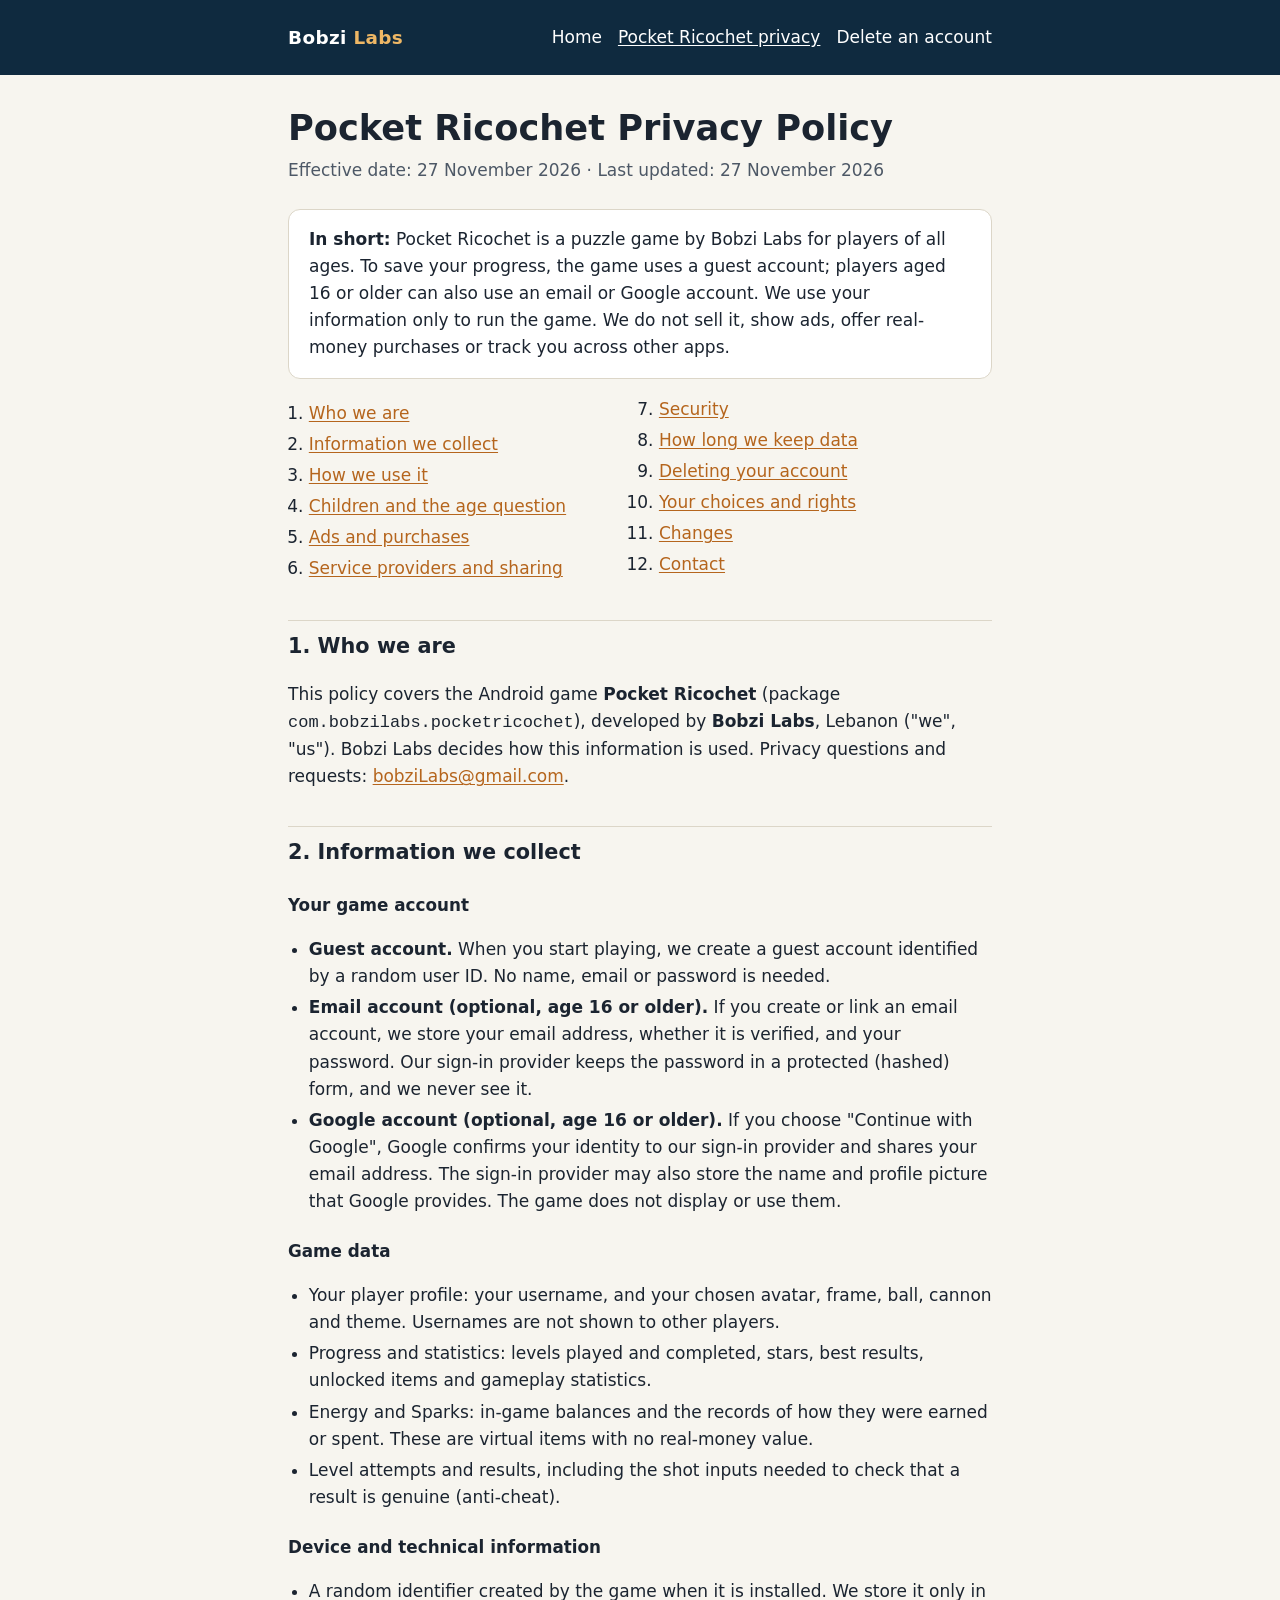
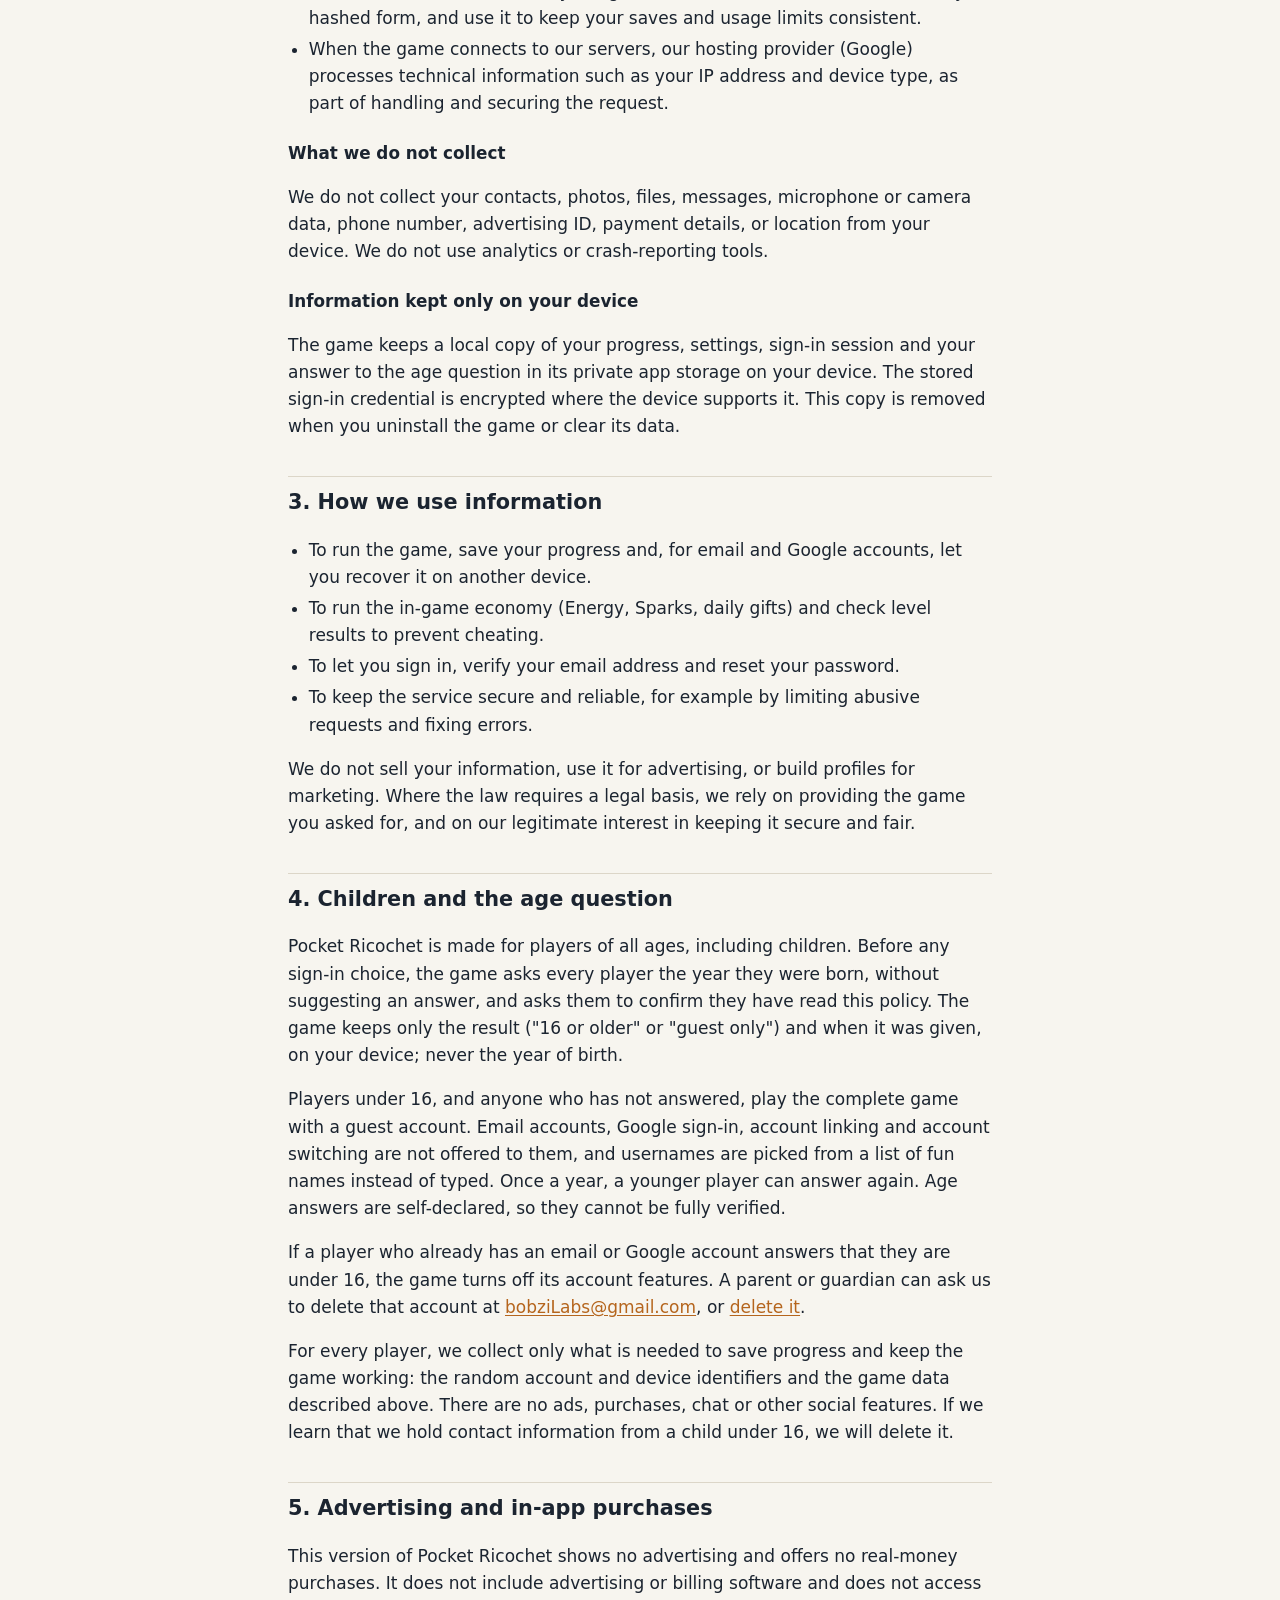
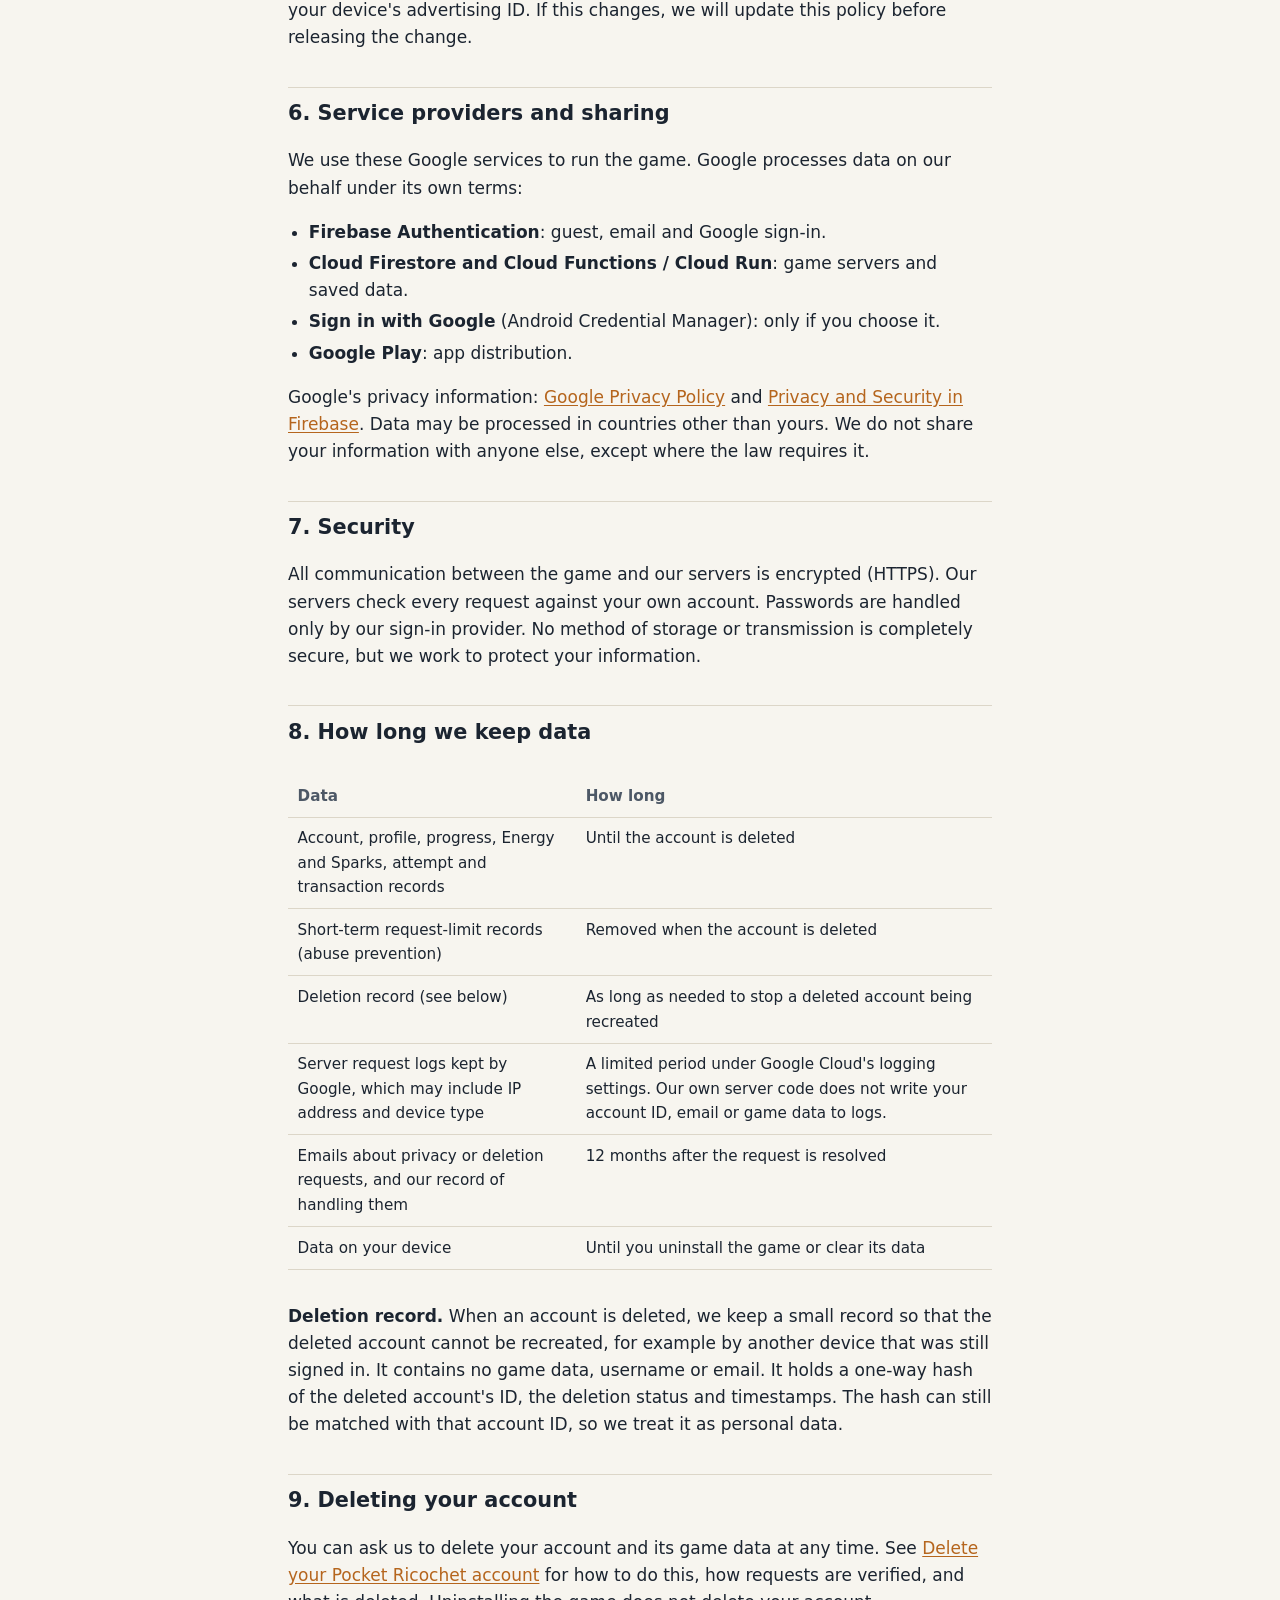
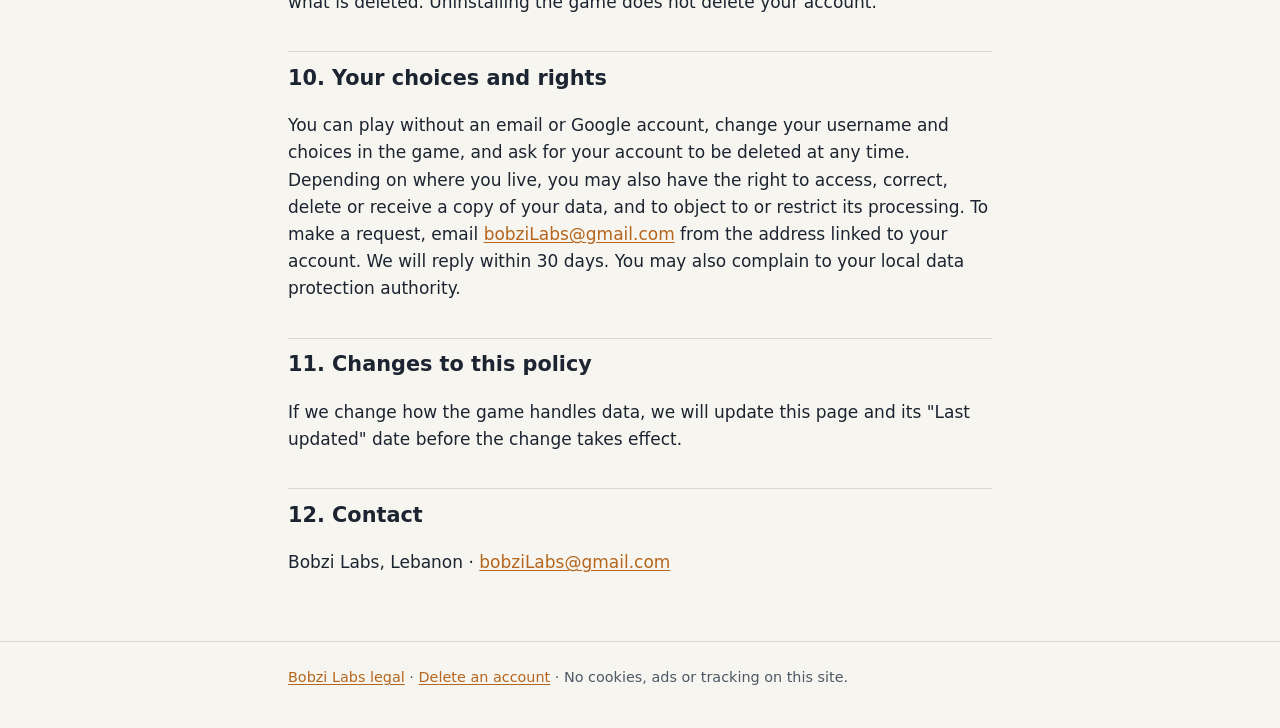
==== pocket-ricochet/privacy/index.html @ 7310d6bc "Publish Bobzi Labs legal pages for Pocket Ricochet Legal homepage, Pocket Ricochet privacy policy an" ====
<!doctype html>
<html lang="en">
<head>
<meta charset="utf-8">
<meta name="viewport" content="width=device-width, initial-scale=1">
<title>Pocket Ricochet Privacy Policy — Bobzi Labs</title>
<meta name="description" content="How Pocket Ricochet by Bobzi Labs collects, uses, keeps and deletes information.">
<link rel="stylesheet" href="../../assets/style.css">
</head>
<body>
<a class="skip" href="#main">Skip to content</a>
<header class="site"><div class="wrap">
  <a class="brand" href="../../">Bobzi <span>Labs</span></a>
  <nav class="site" aria-label="Main"><ul>
    <li><a href="../../">Home</a></li>
    <li><a href="./" aria-current="page">Pocket Ricochet privacy</a></li>
    <li><a href="../account-deletion/">Delete an account</a></li>
  </ul></nav>
</div></header>
<main id="main" class="wrap">
  <h1>Pocket Ricochet Privacy Policy</h1>
  <p class="meta">Effective date: 27 November 2026 · Last updated: 27 November 2026</p>

  <div class="card">
    <p><strong>In short:</strong> Pocket Ricochet is a puzzle game by Bobzi Labs for players of all ages. To save your progress, the game uses a guest account; players aged 16 or older can also use an email or Google account. We use your information only to run the game. We do not sell it, show ads, offer real-money purchases or track you across other apps.</p>
  </div>

  <nav aria-label="Contents"><ol class="toc">
    <li><a href="#who">Who we are</a></li>
    <li><a href="#collect">Information we collect</a></li>
    <li><a href="#use">How we use it</a></li>
    <li><a href="#children">Children and the age question</a></li>
    <li><a href="#ads">Ads and purchases</a></li>
    <li><a href="#share">Service providers and sharing</a></li>
    <li><a href="#security">Security</a></li>
    <li><a href="#retention">How long we keep data</a></li>
    <li><a href="#delete">Deleting your account</a></li>
    <li><a href="#rights">Your choices and rights</a></li>
    <li><a href="#changes">Changes</a></li>
    <li><a href="#contact">Contact</a></li>
  </ol></nav>

  <h2 id="who">1. Who we are</h2>
  <p>This policy covers the Android game <strong>Pocket Ricochet</strong> (package <code>com.bobzilabs.pocketricochet</code>), developed by <strong>Bobzi Labs</strong>, Lebanon ("we", "us"). Bobzi Labs decides how this information is used. Privacy questions and requests: <a href="mailto:bobziLabs@gmail.com">bobziLabs@gmail.com</a>.</p>

  <h2 id="collect">2. Information we collect</h2>
  <h3>Your game account</h3>
  <ul>
    <li><strong>Guest account.</strong> When you start playing, we create a guest account identified by a random user ID. No name, email or password is needed.</li>
    <li><strong>Email account (optional, age 16 or older).</strong> If you create or link an email account, we store your email address, whether it is verified, and your password. Our sign-in provider keeps the password in a protected (hashed) form, and we never see it.</li>
    <li><strong>Google account (optional, age 16 or older).</strong> If you choose "Continue with Google", Google confirms your identity to our sign-in provider and shares your email address. The sign-in provider may also store the name and profile picture that Google provides. The game does not display or use them.</li>
  </ul>
  <h3>Game data</h3>
  <ul>
    <li>Your player profile: your username, and your chosen avatar, frame, ball, cannon and theme. Usernames are not shown to other players.</li>
    <li>Progress and statistics: levels played and completed, stars, best results, unlocked items and gameplay statistics.</li>
    <li>Energy and Sparks: in-game balances and the records of how they were earned or spent. These are virtual items with no real-money value.</li>
    <li>Level attempts and results, including the shot inputs needed to check that a result is genuine (anti-cheat).</li>
  </ul>
  <h3>Device and technical information</h3>
  <ul>
    <li>A random identifier created by the game when it is installed. We store it only in hashed form, and use it to keep your saves and usage limits consistent.</li>
    <li>When the game connects to our servers, our hosting provider (Google) processes technical information such as your IP address and device type, as part of handling and securing the request.</li>
  </ul>
  <h3>What we do not collect</h3>
  <p>We do not collect your contacts, photos, files, messages, microphone or camera data, phone number, advertising ID, payment details, or location from your device. We do not use analytics or crash-reporting tools.</p>
  <h3>Information kept only on your device</h3>
  <p>The game keeps a local copy of your progress, settings, sign-in session and your answer to the age question in its private app storage on your device. The stored sign-in credential is encrypted where the device supports it. This copy is removed when you uninstall the game or clear its data.</p>

  <h2 id="use">3. How we use information</h2>
  <ul>
    <li>To run the game, save your progress and, for email and Google accounts, let you recover it on another device.</li>
    <li>To run the in-game economy (Energy, Sparks, daily gifts) and check level results to prevent cheating.</li>
    <li>To let you sign in, verify your email address and reset your password.</li>
    <li>To keep the service secure and reliable, for example by limiting abusive requests and fixing errors.</li>
  </ul>
  <p>We do not sell your information, use it for advertising, or build profiles for marketing. Where the law requires a legal basis, we rely on providing the game you asked for, and on our legitimate interest in keeping it secure and fair.</p>

  <h2 id="children">4. Children and the age question</h2>
  <p>Pocket Ricochet is made for players of all ages, including children. Before any sign-in choice, the game asks every player the year they were born, without suggesting an answer, and asks them to confirm they have read this policy. The game keeps only the result ("16 or older" or "guest only") and when it was given, on your device; never the year of birth.</p>
  <p>Players under 16, and anyone who has not answered, play the complete game with a guest account. Email accounts, Google sign-in, account linking and account switching are not offered to them, and usernames are picked from a list of fun names instead of typed. Once a year, a younger player can answer again. Age answers are self-declared, so they cannot be fully verified.</p>
  <p>If a player who already has an email or Google account answers that they are under 16, the game turns off its account features. A parent or guardian can ask us to delete that account at <a href="mailto:bobziLabs@gmail.com">bobziLabs@gmail.com</a>, or <a href="../account-deletion/">delete it</a>.</p>
  <p>For every player, we collect only what is needed to save progress and keep the game working: the random account and device identifiers and the game data described above. There are no ads, purchases, chat or other social features. If we learn that we hold contact information from a child under 16, we will delete it.</p>

  <h2 id="ads">5. Advertising and in-app purchases</h2>
  <p>This version of Pocket Ricochet shows no advertising and offers no real-money purchases. It does not include advertising or billing software and does not access your device's advertising ID. If this changes, we will update this policy before releasing the change.</p>

  <h2 id="share">6. Service providers and sharing</h2>
  <p>We use these Google services to run the game. Google processes data on our behalf under its own terms:</p>
  <ul>
    <li><strong>Firebase Authentication</strong>: guest, email and Google sign-in.</li>
    <li><strong>Cloud Firestore and Cloud Functions / Cloud Run</strong>: game servers and saved data.</li>
    <li><strong>Sign in with Google</strong> (Android Credential Manager): only if you choose it.</li>
    <li><strong>Google Play</strong>: app distribution.</li>
  </ul>
  <p>Google's privacy information: <a href="https://policies.google.com/privacy">Google Privacy Policy</a> and <a href="https://firebase.google.com/support/privacy">Privacy and Security in Firebase</a>. Data may be processed in countries other than yours. We do not share your information with anyone else, except where the law requires it.</p>

  <h2 id="security">7. Security</h2>
  <p>All communication between the game and our servers is encrypted (HTTPS). Our servers check every request against your own account. Passwords are handled only by our sign-in provider. No method of storage or transmission is completely secure, but we work to protect your information.</p>

  <h2 id="retention">8. How long we keep data</h2>
  <div class="table-scroll"><table>
    <thead><tr><th scope="col">Data</th><th scope="col">How long</th></tr></thead>
    <tbody>
      <tr><td>Account, profile, progress, Energy and Sparks, attempt and transaction records</td><td>Until the account is deleted</td></tr>
      <tr><td>Short-term request-limit records (abuse prevention)</td><td>Removed when the account is deleted</td></tr>
      <tr><td>Deletion record (see below)</td><td>As long as needed to stop a deleted account being recreated</td></tr>
      <tr><td>Server request logs kept by Google, which may include IP address and device type</td><td>A limited period under Google Cloud's logging settings. Our own server code does not write your account ID, email or game data to logs.</td></tr>
      <tr><td>Emails about privacy or deletion requests, and our record of handling them</td><td>12 months after the request is resolved</td></tr>
      <tr><td>Data on your device</td><td>Until you uninstall the game or clear its data</td></tr>
    </tbody>
  </table></div>
  <p><strong>Deletion record.</strong> When an account is deleted, we keep a small record so that the deleted account cannot be recreated, for example by another device that was still signed in. It contains no game data, username or email. It holds a one-way hash of the deleted account's ID, the deletion status and timestamps. The hash can still be matched with that account ID, so we treat it as personal data.</p>

  <h2 id="delete">9. Deleting your account</h2>
  <p>You can ask us to delete your account and its game data at any time. See <a href="../account-deletion/">Delete your Pocket Ricochet account</a> for how to do this, how requests are verified, and what is deleted. Uninstalling the game does not delete your account.</p>

  <h2 id="rights">10. Your choices and rights</h2>
  <p>You can play without an email or Google account, change your username and choices in the game, and ask for your account to be deleted at any time. Depending on where you live, you may also have the right to access, correct, delete or receive a copy of your data, and to object to or restrict its processing. To make a request, email <a href="mailto:bobziLabs@gmail.com">bobziLabs@gmail.com</a> from the address linked to your account. We will reply within 30 days. You may also complain to your local data protection authority.</p>

  <h2 id="changes">11. Changes to this policy</h2>
  <p>If we change how the game handles data, we will update this page and its "Last updated" date before the change takes effect.</p>

  <h2 id="contact">12. Contact</h2>
  <p>Bobzi Labs, Lebanon · <a href="mailto:bobziLabs@gmail.com">bobziLabs@gmail.com</a></p>
</main>
<footer class="site"><div class="wrap"><a href="../../">Bobzi Labs legal</a> · <a href="../account-deletion/">Delete an account</a> · No cookies, ads or tracking on this site.</div></footer>
</body>
</html>
---- assets/style.css ----
/* Bobzi Labs legal pages. No external fonts, scripts, cookies or trackers. */
:root {
  color-scheme: light dark;
  --bg: #f7f5ef;
  --surface: #ffffff;
  --ink: #1b2430;
  --muted: #4d5866;
  --brand: #0f2a3f;
  --accent: #b5651d;
  --line: #dcd6c8;
  --pending: #fff1b8;
  --radius: 12px;
}
@media (prefers-color-scheme: dark) {
  :root {
    --bg: #0b1620;
    --surface: #122230;
    --ink: #eef2f5;
    --muted: #b3c0cc;
    --brand: #eeb765;
    --accent: #f2a43a;
    --line: #26394a;
    --pending: #5a4a12;
  }
}
* { box-sizing: border-box; }
html { -webkit-text-size-adjust: 100%; }
body {
  margin: 0;
  background: var(--bg);
  color: var(--ink);
  font: 17px/1.6 system-ui, -apple-system, "Segoe UI", Roboto, "Helvetica Neue", Arial, sans-serif;
}
a { color: var(--accent); text-underline-offset: 2px; }
code { overflow-wrap: anywhere; }
a:focus-visible, summary:focus-visible { outline: 3px solid var(--accent); outline-offset: 2px; border-radius: 4px; }
.skip { position: absolute; left: -999px; }
.skip:focus { left: 1rem; top: 1rem; background: var(--surface); padding: .5rem 1rem; z-index: 1; }
header.site {
  background: var(--brand);
  color: #fff;
}
@media (prefers-color-scheme: dark) { header.site { background: #071019; } }
header.site .wrap { display: flex; flex-wrap: wrap; align-items: center; justify-content: space-between; gap: .5rem 1.5rem; padding-top: 1rem; padding-bottom: 1rem; }
.brand { color: #fff; text-decoration: none; font-weight: 700; font-size: 1.15rem; letter-spacing: .02em; }
.brand span { color: #eeb765; }
nav.site ul { list-style: none; display: flex; flex-wrap: wrap; gap: .25rem 1rem; margin: 0; padding: 0; }
nav.site a { color: #fff; text-decoration: none; padding: .25rem 0; display: inline-block; }
nav.site a:hover, nav.site a[aria-current="page"] { text-decoration: underline; }
.wrap { max-width: 46rem; margin: 0 auto; padding-left: 1rem; padding-right: 1rem; }
main { padding-top: 2rem; padding-bottom: 3rem; }
h1 { font-size: clamp(1.6rem, 4vw, 2.2rem); line-height: 1.2; margin: 0 0 .5rem; }
h2 { font-size: 1.3rem; margin: 2.2rem 0 .6rem; padding-top: .6rem; border-top: 1px solid var(--line); }
h3 { font-size: 1.05rem; margin: 1.4rem 0 .4rem; }
.meta { color: var(--muted); margin: 0 0 1.5rem; }
.card { background: var(--surface); border: 1px solid var(--line); border-radius: var(--radius); padding: 1rem 1.25rem; margin: 1rem 0; }
.card > :first-child { margin-top: 0; }
.card > :last-child { margin-bottom: 0; }
ul, ol { padding-left: 1.3rem; }
li { margin: .25rem 0; }
table { width: 100%; border-collapse: collapse; margin: 1rem 0; font-size: .95rem; }
th, td { text-align: left; vertical-align: top; padding: .55rem .6rem; border-bottom: 1px solid var(--line); }
th { color: var(--muted); font-weight: 600; }
.table-scroll { overflow-x: auto; }
.toc { columns: 2 14rem; }
.draft { background: var(--pending); border: 2px dashed var(--accent); padding: .75rem 1rem; border-radius: var(--radius); }
mark.pending { background: var(--pending); color: inherit; padding: 0 .2em; border-radius: 3px; }
footer.site { border-top: 1px solid var(--line); color: var(--muted); font-size: .9rem; padding: 1.5rem 0 2.5rem; }
.games { display: grid; gap: 1rem; grid-template-columns: repeat(auto-fit, minmax(15rem, 1fr)); }
.games .card h2 { border: 0; margin: 0 0 .25rem; padding: 0; }
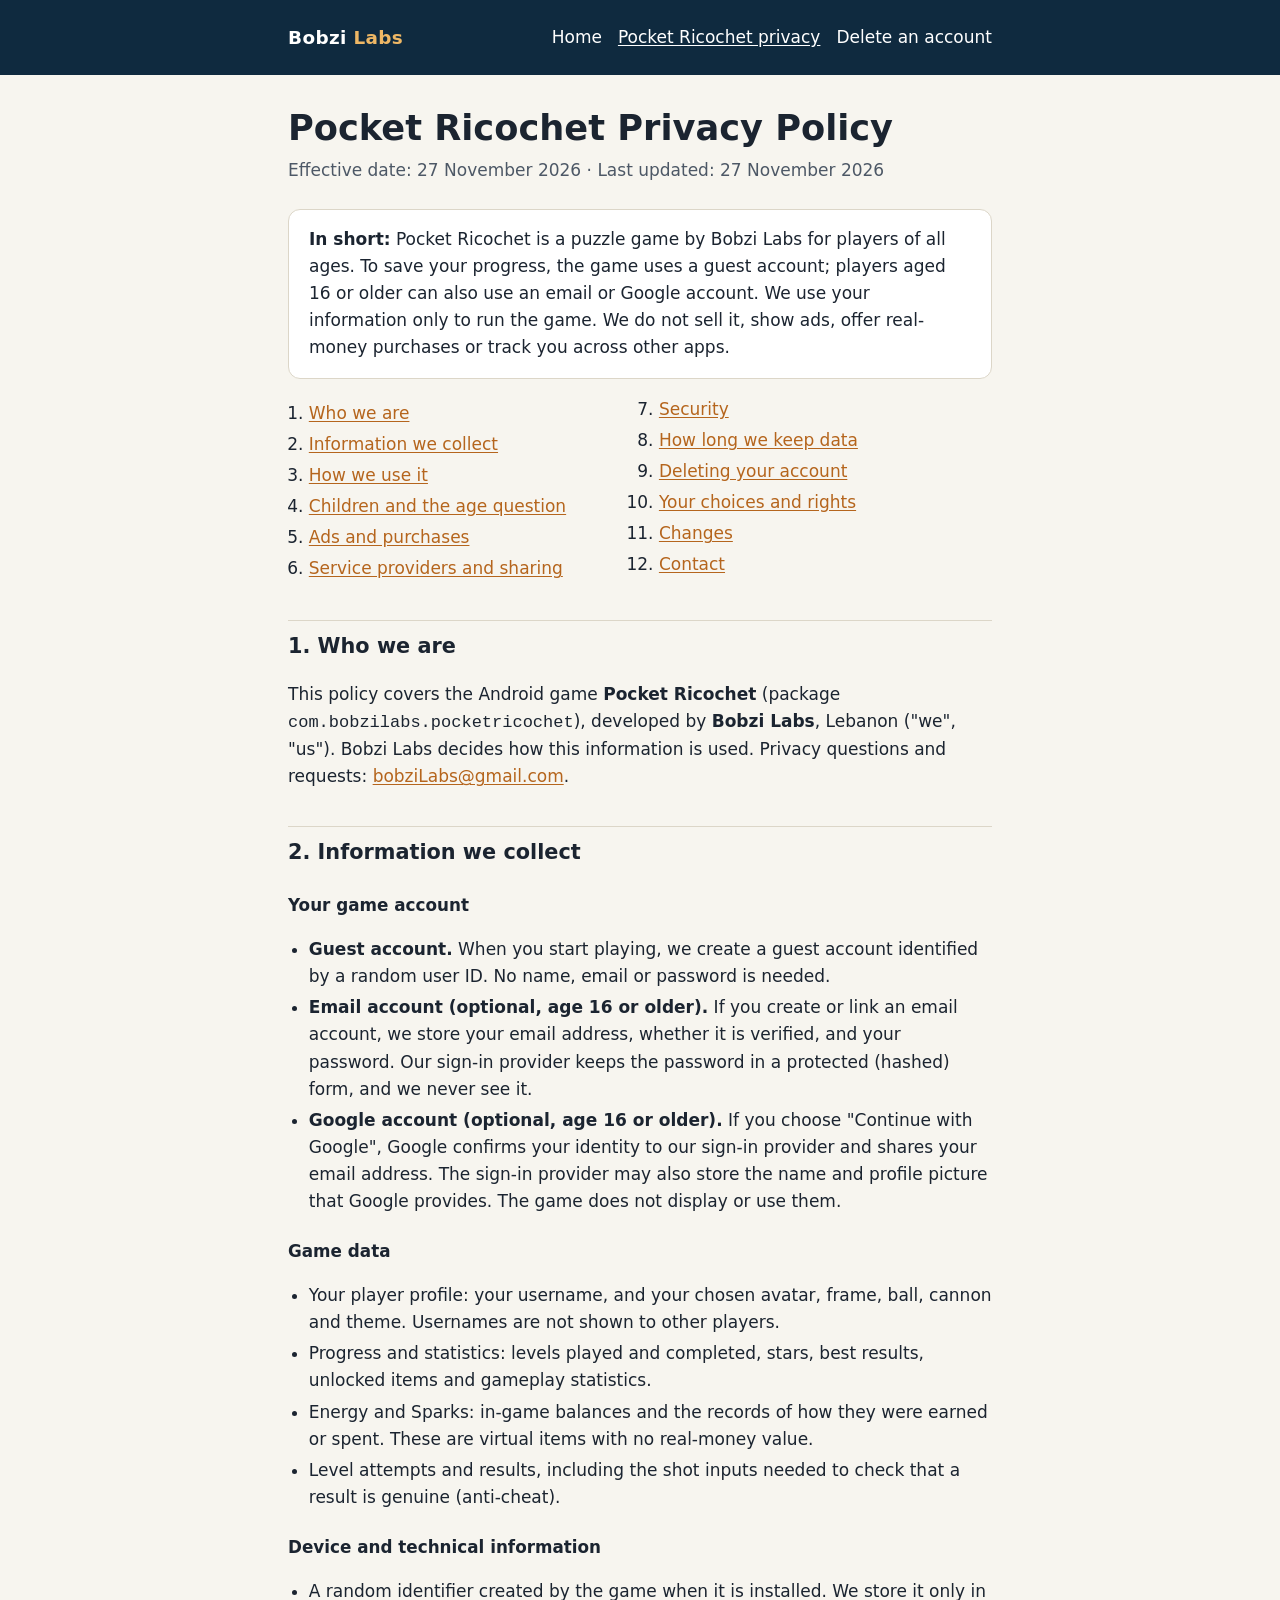
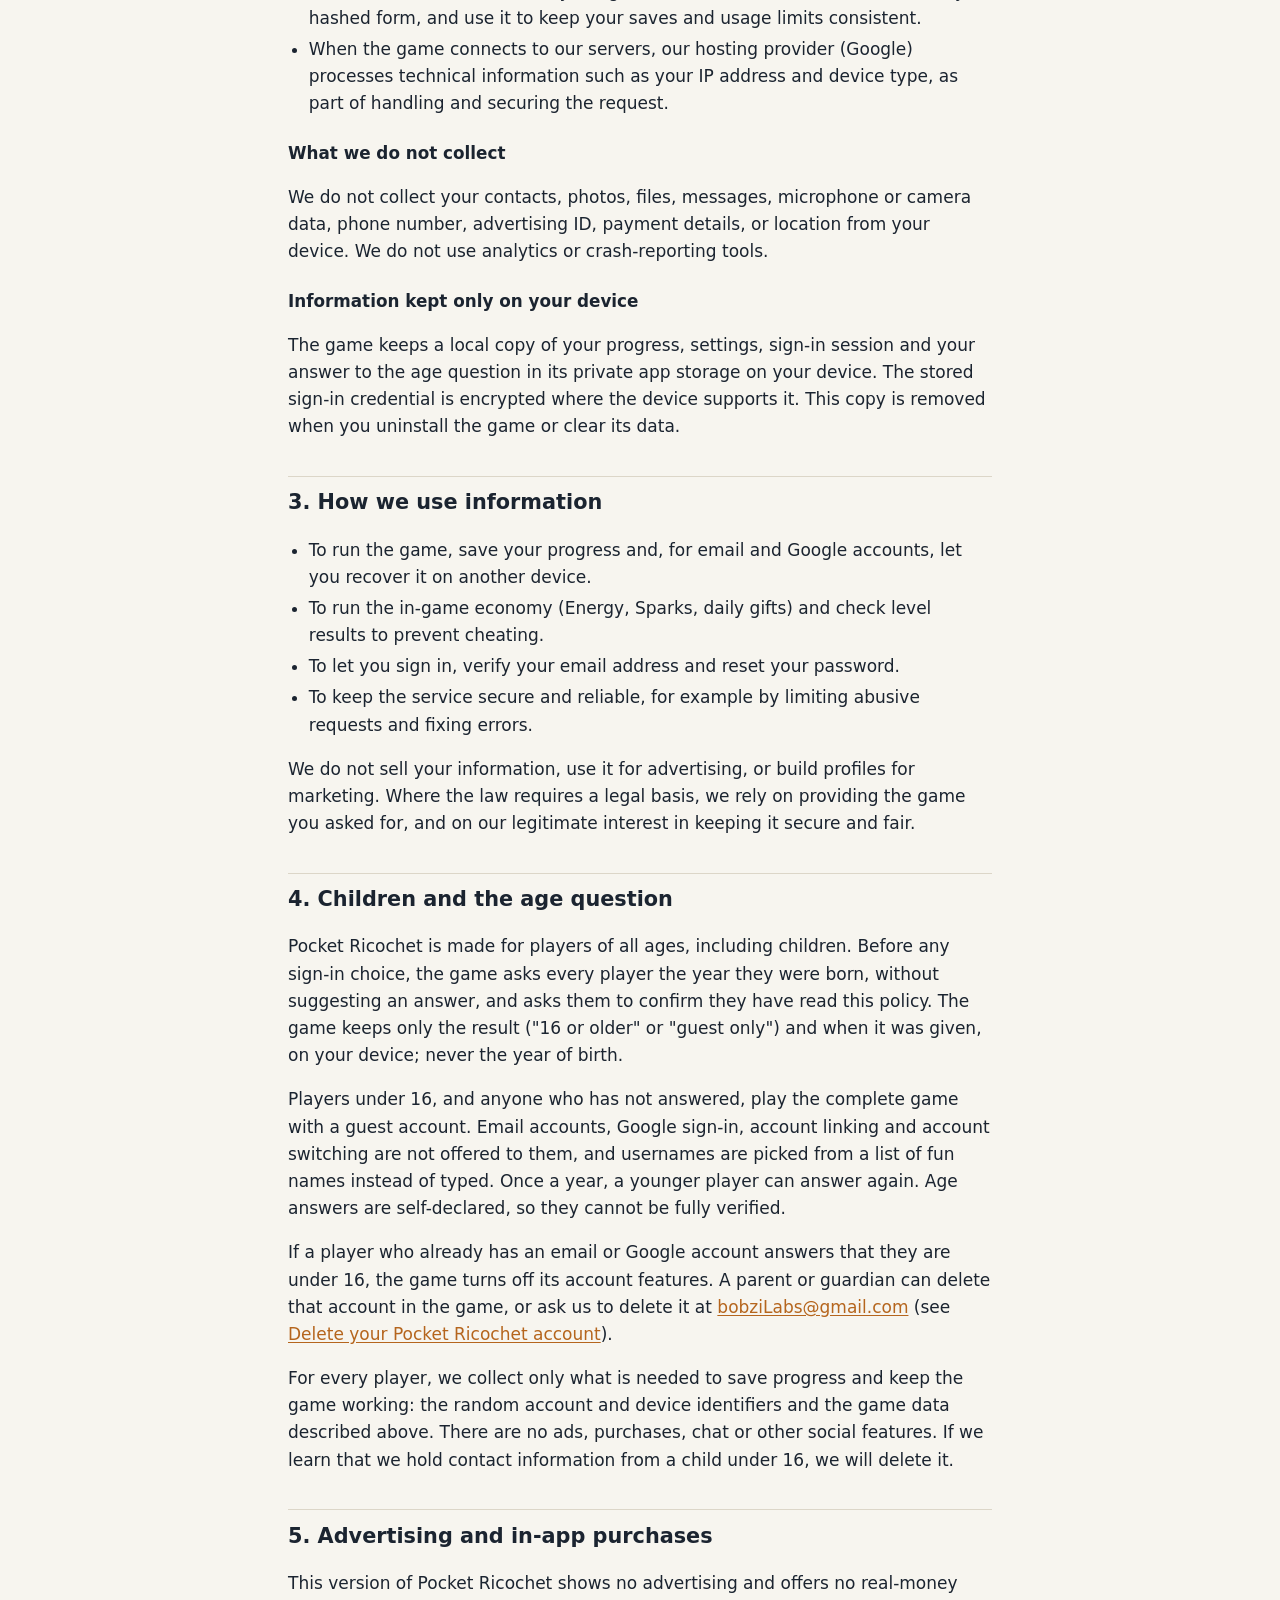
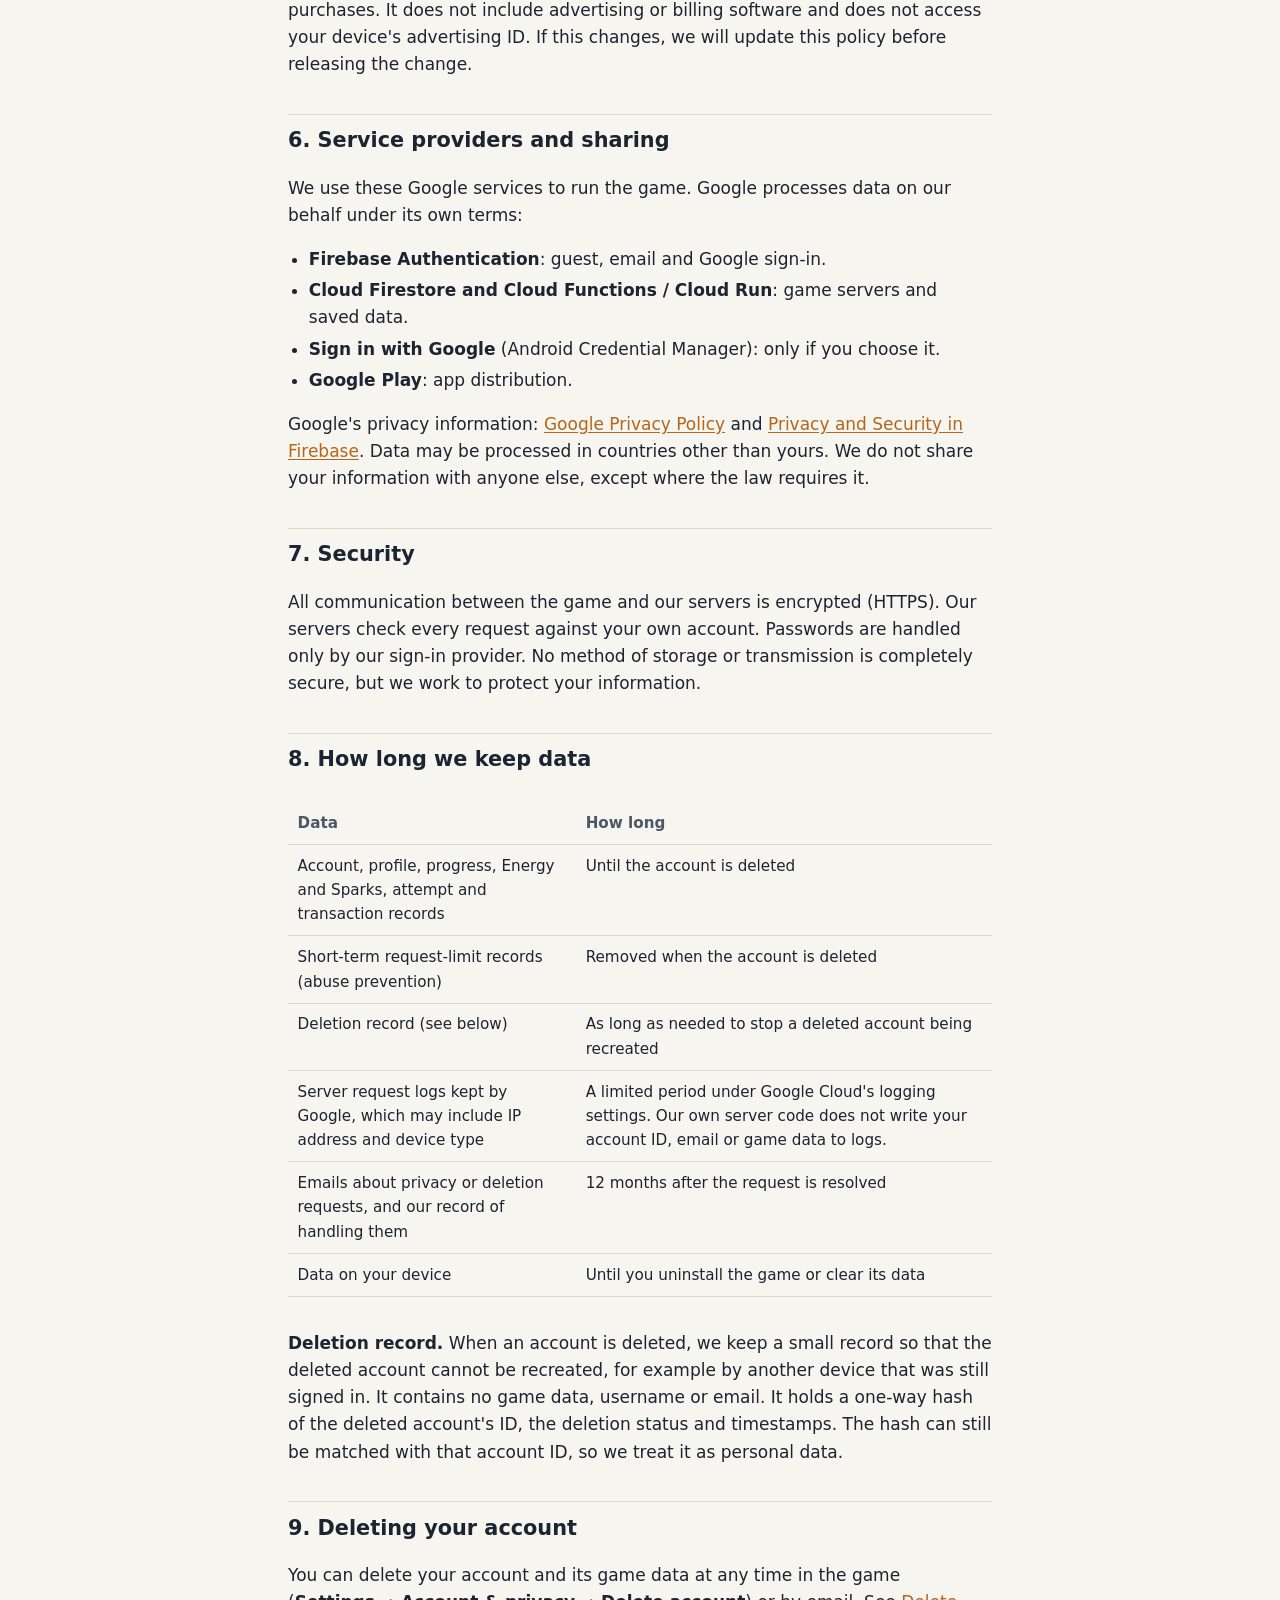
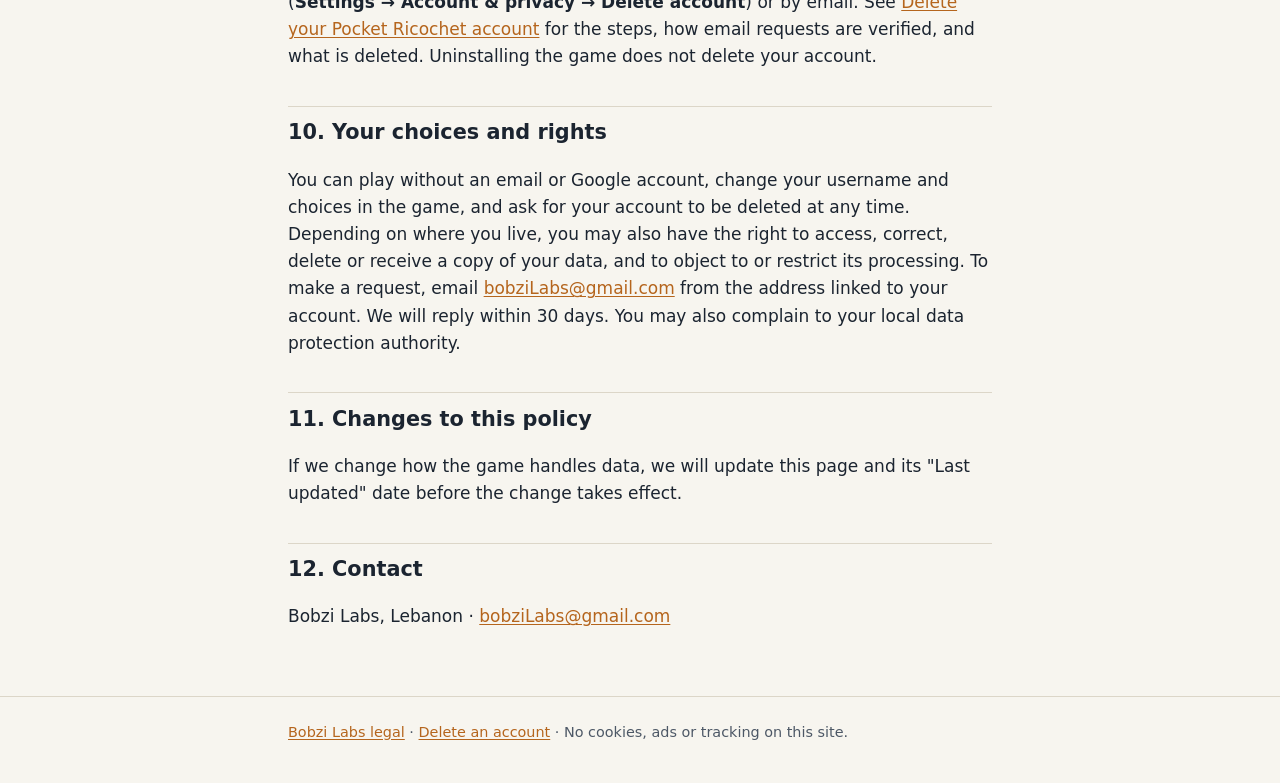
==== commit eca0357d: "Pocket Ricochet: in-game account deletion is live Account deletion page: Settings > Account & privac" ====
--- a/pocket-ricochet/privacy/index.html
+++ b/pocket-ricochet/privacy/index.html
@@ -79,7 +79,7 @@
   <h2 id="children">4. Children and the age question</h2>
   <p>Pocket Ricochet is made for players of all ages, including children. Before any sign-in choice, the game asks every player the year they were born, without suggesting an answer, and asks them to confirm they have read this policy. The game keeps only the result ("16 or older" or "guest only") and when it was given, on your device; never the year of birth.</p>
   <p>Players under 16, and anyone who has not answered, play the complete game with a guest account. Email accounts, Google sign-in, account linking and account switching are not offered to them, and usernames are picked from a list of fun names instead of typed. Once a year, a younger player can answer again. Age answers are self-declared, so they cannot be fully verified.</p>
-  <p>If a player who already has an email or Google account answers that they are under 16, the game turns off its account features. A parent or guardian can ask us to delete that account at <a href="mailto:bobziLabs@gmail.com">bobziLabs@gmail.com</a>, or <a href="../account-deletion/">delete it</a>.</p>
+  <p>If a player who already has an email or Google account answers that they are under 16, the game turns off its account features. A parent or guardian can delete that account in the game, or ask us to delete it at <a href="mailto:bobziLabs@gmail.com">bobziLabs@gmail.com</a> (see <a href="../account-deletion/">Delete your Pocket Ricochet account</a>).</p>
   <p>For every player, we collect only what is needed to save progress and keep the game working: the random account and device identifiers and the game data described above. There are no ads, purchases, chat or other social features. If we learn that we hold contact information from a child under 16, we will delete it.</p>
 
   <h2 id="ads">5. Advertising and in-app purchases</h2>
@@ -113,7 +113,7 @@
   <p><strong>Deletion record.</strong> When an account is deleted, we keep a small record so that the deleted account cannot be recreated, for example by another device that was still signed in. It contains no game data, username or email. It holds a one-way hash of the deleted account's ID, the deletion status and timestamps. The hash can still be matched with that account ID, so we treat it as personal data.</p>
 
   <h2 id="delete">9. Deleting your account</h2>
-  <p>You can ask us to delete your account and its game data at any time. See <a href="../account-deletion/">Delete your Pocket Ricochet account</a> for how to do this, how requests are verified, and what is deleted. Uninstalling the game does not delete your account.</p>
+  <p>You can delete your account and its game data at any time in the game (<strong>Settings → Account &amp; privacy → Delete account</strong>) or by email. See <a href="../account-deletion/">Delete your Pocket Ricochet account</a> for the steps, how email requests are verified, and what is deleted. Uninstalling the game does not delete your account.</p>
 
   <h2 id="rights">10. Your choices and rights</h2>
   <p>You can play without an email or Google account, change your username and choices in the game, and ask for your account to be deleted at any time. Depending on where you live, you may also have the right to access, correct, delete or receive a copy of your data, and to object to or restrict its processing. To make a request, email <a href="mailto:bobziLabs@gmail.com">bobziLabs@gmail.com</a> from the address linked to your account. We will reply within 30 days. You may also complain to your local data protection authority.</p>
